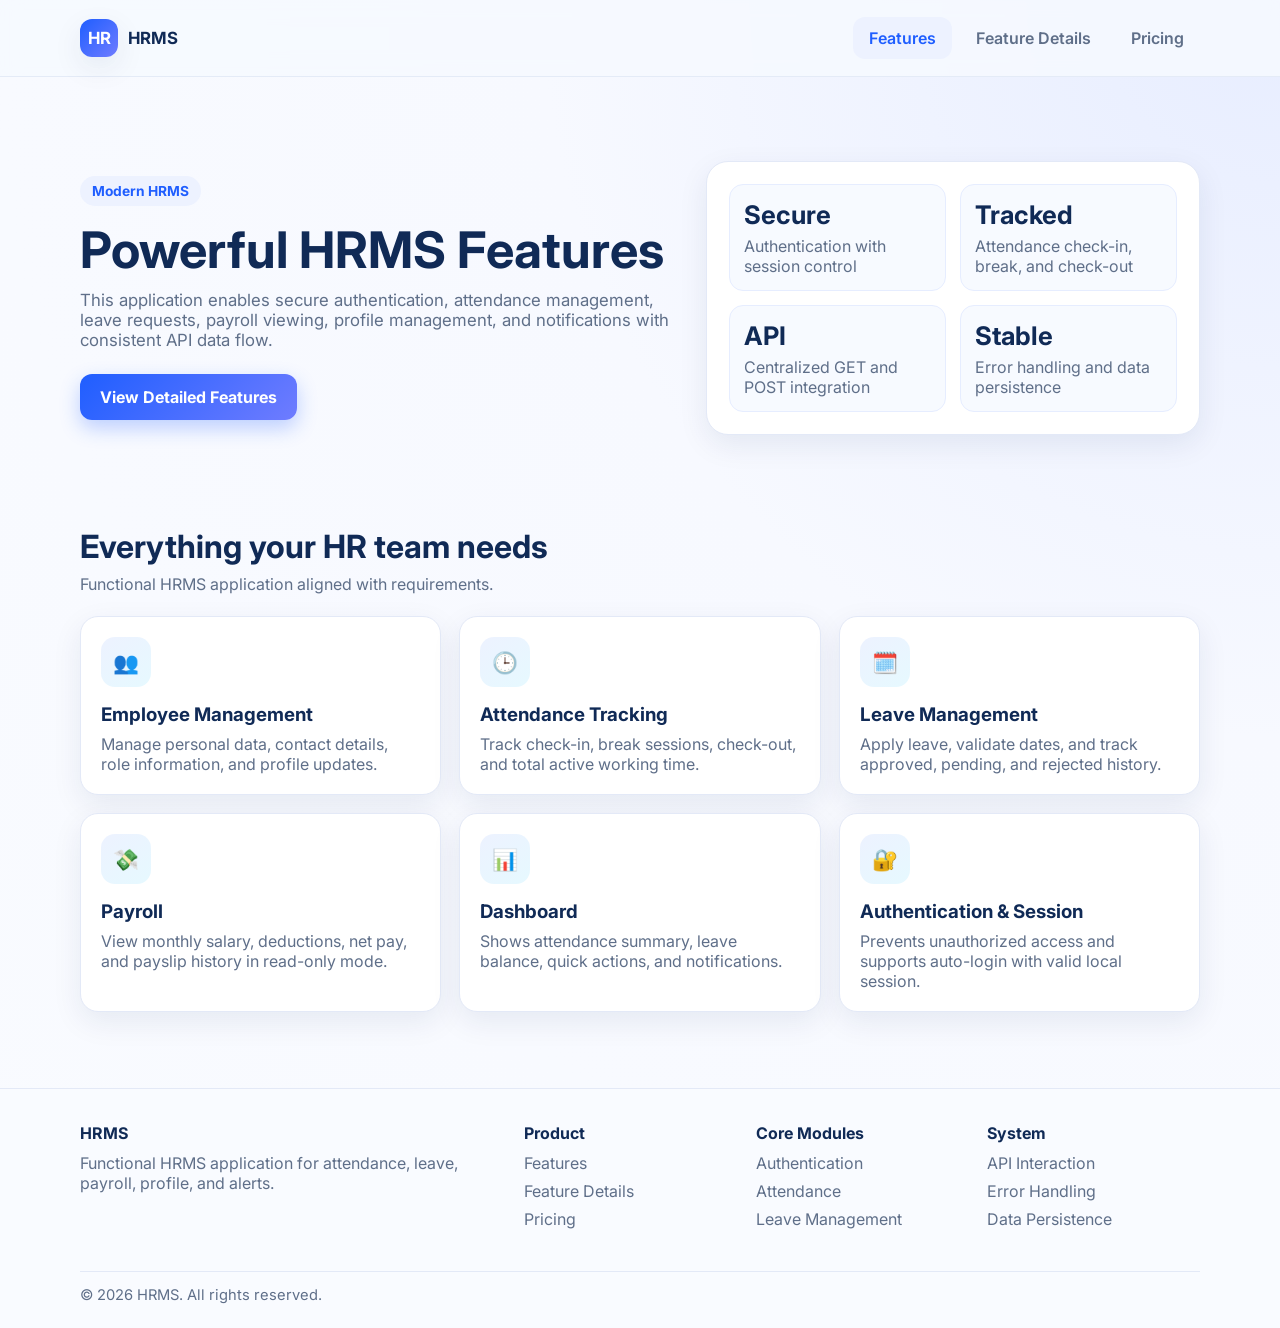
==== index.html @ 9ee07897 "Initial commit" ====
<!doctype html>
<html lang="en">
  <head>
    <meta charset="UTF-8" />
    <meta name="viewport" content="width=device-width, initial-scale=1.0" />
    <title>HRMS - Powerful HRMS Features</title>
    <link rel="preconnect" href="https://fonts.googleapis.com" />
    <link rel="preconnect" href="https://fonts.gstatic.com" crossorigin />
    <link
      href="https://fonts.googleapis.com/css2?family=Inter:wght@400;500;600;700;800&display=swap"
      rel="stylesheet"
    />
    <link rel="stylesheet" href="styles.css" />
  </head>
  <body>
    <header class="site-header">
      <div class="container navbar">
        <a class="brand" href="index.html">
          <span class="brand-badge">HR</span>
          HRMS
        </a>
        <nav class="nav-links">
          <a class="active" href="index.html">Features</a>
          <a href="feature-details.html">Feature Details</a>
          <a href="pricing.html">Pricing</a>
        </nav>
      </div>
    </header>

    <main>
      <section class="hero">
        <div class="container hero-grid">
          <div>
            <span class="pill">Modern HRMS</span>
            <h1>Powerful HRMS Features</h1>
            <p class="lead">
              This application enables secure authentication, attendance management, leave
              requests, payroll viewing, profile management, and notifications with consistent API
              data flow.
            </p>
            <a class="btn btn-primary" href="feature-details.html">View Detailed Features</a>
          </div>
          <aside class="hero-card">
            <div class="metric-grid">
              <div class="metric">
                <h3>Secure</h3>
                <p>Authentication with session control</p>
              </div>
              <div class="metric">
                <h3>Tracked</h3>
                <p>Attendance check-in, break, and check-out</p>
              </div>
              <div class="metric">
                <h3>API</h3>
                <p>Centralized GET and POST integration</p>
              </div>
              <div class="metric">
                <h3>Stable</h3>
                <p>Error handling and data persistence</p>
              </div>
            </div>
          </aside>
        </div>
      </section>

      <section>
        <div class="container">
          <div class="section-head">
            <h2 class="section-title">Everything your HR team needs</h2>
            <p class="section-subtitle">
            Functional HRMS application aligned with requirements.
            </p>
          </div>
          <div class="feature-grid">
            <article class="card">
              <div class="icon">👥</div>
              <h3>Employee Management</h3>
              <p>Manage personal data, contact details, role information, and profile updates.</p>
            </article>
            <article class="card">
              <div class="icon">🕒</div>
              <h3>Attendance Tracking</h3>
              <p>Track check-in, break sessions, check-out, and total active working time.</p>
            </article>
            <article class="card">
              <div class="icon">🗓️</div>
              <h3>Leave Management</h3>
              <p>Apply leave, validate dates, and track approved, pending, and rejected history.</p>
            </article>
            <article class="card">
              <div class="icon">💸</div>
              <h3>Payroll</h3>
              <p>View monthly salary, deductions, net pay, and payslip history in read-only mode.</p>
            </article>
            <article class="card">
              <div class="icon">📊</div>
              <h3>Dashboard</h3>
              <p>Shows attendance summary, leave balance, quick actions, and notifications.</p>
            </article>
            <article class="card">
              <div class="icon">🔐</div>
              <h3>Authentication & Session</h3>
              <p>Prevents unauthorized access and supports auto-login with valid local session.</p>
            </article>
          </div>
        </div>
      </section>
    </main>

    <footer class="site-footer">
      <div class="container footer-grid">
        <div>
          <h4>HRMS</h4>
          <p>Functional HRMS application for attendance, leave, payroll, profile, and alerts.</p>
        </div>
        <div>
          <h4>Product</h4>
          <a href="index.html">Features</a>
          <a href="feature-details.html">Feature Details</a>
          <a href="pricing.html">Pricing</a>
        </div>
        <div>
          <h4>Core Modules</h4>
          <a href="feature-details.html">Authentication</a>
          <a href="feature-details.html">Attendance</a>
          <a href="feature-details.html">Leave Management</a>
        </div>
        <div>
          <h4>System</h4>
          <a href="feature-details.html">API Interaction</a>
          <a href="feature-details.html">Error Handling</a>
          <a href="feature-details.html">Data Persistence</a>
        </div>
      </div>
      <div class="container copyright">© 2026 HRMS. All rights reserved.</div>
    </footer>
  </body>
</html>
---- styles.css ----
:root {
  --bg: #f6f9ff;
  --surface: #ffffff;
  --text: #102a56;
  --muted: #5f6f89;
  --primary: #1f5eff;
  --primary-dark: #143fb0;
  --accent: #6f7cff;
  --success: #1fa971;
  --border: #e3e9f7;
  --shadow: 0 10px 30px rgba(15, 40, 95, 0.08);
  --radius: 18px;
}

* {
  box-sizing: border-box;
}

html,
body {
  margin: 0;
  padding: 0;
  font-family: "Inter", "Segoe UI", Arial, sans-serif;
  color: var(--text);
  background: radial-gradient(circle at top right, #e7edff 0, #f7f9ff 40%, #f9fbff 100%);
}

a {
  color: inherit;
  text-decoration: none;
}

.container {
  width: min(1120px, 92%);
  margin: 0 auto;
}

.site-header {
  position: sticky;
  top: 0;
  z-index: 100;
  backdrop-filter: blur(10px);
  background: rgba(246, 249, 255, 0.85);
  border-bottom: 1px solid rgba(227, 233, 247, 0.9);
}

.navbar {
  display: flex;
  align-items: center;
  justify-content: space-between;
  min-height: 76px;
}

.brand {
  display: flex;
  align-items: center;
  gap: 10px;
  font-size: 1.05rem;
  font-weight: 700;
}

.brand-badge {
  width: 38px;
  height: 38px;
  display: grid;
  place-items: center;
  border-radius: 12px;
  color: #fff;
  background: linear-gradient(135deg, var(--primary), var(--accent));
  box-shadow: var(--shadow);
}

.nav-links {
  display: flex;
  align-items: center;
  gap: 8px;
}

.nav-links a {
  padding: 11px 16px;
  border-radius: 12px;
  font-weight: 600;
  color: var(--muted);
  transition: 0.25s ease;
}

.nav-links a:hover,
.nav-links a.active {
  color: var(--primary);
  background: #edf2ff;
}

.btn {
  display: inline-block;
  border: none;
  border-radius: 12px;
  padding: 13px 20px;
  font-weight: 700;
  cursor: pointer;
  transition: transform 0.25s ease, box-shadow 0.25s ease, background 0.25s ease;
}

.btn-primary {
  color: #fff;
  background: linear-gradient(135deg, var(--primary), var(--accent));
  box-shadow: 0 8px 20px rgba(31, 94, 255, 0.28);
}

.btn-secondary {
  background: #edf2ff;
  color: var(--primary);
}

.btn:hover {
  transform: translateY(-2px);
}

.hero {
  padding: 84px 0 54px;
}

.hero-grid {
  display: grid;
  grid-template-columns: 1.2fr 1fr;
  gap: 34px;
  align-items: center;
}

.pill {
  display: inline-flex;
  align-items: center;
  gap: 8px;
  padding: 7px 12px;
  font-size: 0.86rem;
  border-radius: 999px;
  background: #edf2ff;
  color: var(--primary);
  font-weight: 700;
}

h1 {
  margin: 16px 0 12px;
  font-size: clamp(2rem, 5vw, 3.15rem);
  line-height: 1.1;
}

.lead {
  margin: 0 0 24px;
  color: var(--muted);
  font-size: 1.05rem;
  max-width: 620px;
}

.hero-card {
  background: var(--surface);
  border: 1px solid var(--border);
  border-radius: 22px;
  padding: 22px;
  box-shadow: var(--shadow);
}

.metric-grid {
  display: grid;
  grid-template-columns: repeat(2, 1fr);
  gap: 14px;
}

.metric {
  background: #f7faff;
  border: 1px solid #e6edff;
  border-radius: 14px;
  padding: 14px;
}

.metric h3 {
  margin: 0;
  font-size: 1.6rem;
}

.metric p {
  margin: 6px 0 0;
  color: var(--muted);
}

section {
  padding: 38px 0;
}

.section-head {
  margin-bottom: 22px;
}

.section-title {
  margin: 0 0 8px;
  font-size: clamp(1.4rem, 3.2vw, 2rem);
}

.section-subtitle {
  margin: 0;
  color: var(--muted);
}

.feature-grid {
  display: grid;
  grid-template-columns: repeat(3, minmax(0, 1fr));
  gap: 18px;
}

.card {
  background: var(--surface);
  border-radius: var(--radius);
  border: 1px solid var(--border);
  box-shadow: var(--shadow);
  padding: 20px;
  transition: transform 0.3s ease, box-shadow 0.3s ease;
}

.card:hover {
  transform: translateY(-5px);
  box-shadow: 0 18px 32px rgba(15, 40, 95, 0.12);
}

.icon {
  width: 50px;
  height: 50px;
  border-radius: 14px;
  display: grid;
  place-items: center;
  background: linear-gradient(145deg, #edf2ff, #e6f9ff);
  color: var(--primary);
  font-size: 1.3rem;
}

.card h3 {
  margin: 16px 0 8px;
}

.card p {
  margin: 0;
  color: var(--muted);
}

.timeline {
  position: relative;
  margin-left: 8px;
  padding-left: 24px;
}

.timeline::before {
  content: "";
  position: absolute;
  top: 0;
  bottom: 0;
  left: 0;
  width: 3px;
  background: linear-gradient(var(--primary), var(--accent));
  border-radius: 999px;
}

.step {
  position: relative;
  margin-bottom: 18px;
}

.step::before {
  content: "";
  position: absolute;
  left: -31px;
  top: 16px;
  width: 16px;
  height: 16px;
  border: 3px solid #dbe5ff;
  border-radius: 999px;
  background: #fff;
}

.step strong {
  display: block;
  margin-bottom: 4px;
}

.screenshots-grid {
  display: grid;
  grid-template-columns: repeat(3, minmax(0, 1fr));
  gap: 18px;
}

.shot {
  overflow: hidden;
}

.shot-preview {
  height: 170px;
  border-radius: 14px;
  background: linear-gradient(125deg, #d9e5ff, #eef4ff 60%, #d8fff2);
  display: grid;
  place-items: center;
  color: #2f4d8a;
  font-weight: 700;
  border: 1px dashed #bfcdf3;
}

.shot-image {
  width: 100%;
  height: 240px;
  object-fit: cover;
  object-position: top center;
  border-radius: 14px;
  border: 1px solid #dbe5ff;
  background: #f5f8ff;
  transition: transform 0.35s ease;
  cursor: zoom-in;
}

.shot:hover .shot-image {
  transform: scale(1.02);
}

.image-modal {
  position: fixed;
  inset: 0;
  z-index: 9999;
  display: none;
  align-items: center;
  justify-content: center;
  padding: 24px;
  background: rgba(9, 19, 42, 0.88);
}

.image-modal.open {
  display: flex;
}

.image-modal img {
  max-width: min(1100px, 95vw);
  max-height: 88vh;
  border-radius: 16px;
  box-shadow: 0 24px 50px rgba(0, 0, 0, 0.45);
  border: 1px solid rgba(255, 255, 255, 0.2);
}

.image-modal-close {
  position: absolute;
  top: 18px;
  right: 18px;
  width: 42px;
  height: 42px;
  border: none;
  border-radius: 999px;
  font-size: 1.8rem;
  line-height: 1;
  cursor: pointer;
  color: #fff;
  background: rgba(255, 255, 255, 0.18);
}

.image-modal-close:hover {
  background: rgba(255, 255, 255, 0.28);
}

.shot h4 {
  margin: 14px 0 4px;
}

.shot p {
  margin: 0;
  color: var(--muted);
  font-size: 0.95rem;
}

.pricing-grid {
  display: grid;
  grid-template-columns: repeat(3, minmax(0, 1fr));
  gap: 20px;
}

.pricing-card {
  padding: 24px;
}

.pricing-card .price {
  margin: 14px 0;
  font-size: 2rem;
  font-weight: 800;
}

.pricing-card ul {
  list-style: none;
  margin: 0 0 18px;
  padding: 0;
  color: var(--muted);
}

.pricing-card li {
  margin: 0 0 10px;
}

.pricing-featured {
  border: 2px solid #8aa7ff;
  transform: translateY(-6px);
  background: linear-gradient(180deg, #f9fbff 0%, #f1f5ff 100%);
}

.pricing-badge {
  display: inline-block;
  font-size: 0.8rem;
  color: #fff;
  background: linear-gradient(135deg, var(--primary), var(--accent));
  padding: 6px 10px;
  border-radius: 999px;
  font-weight: 700;
}

.site-footer {
  margin-top: 38px;
  border-top: 1px solid var(--border);
  background: #f9fbff;
}

.footer-grid {
  display: grid;
  grid-template-columns: 2fr 1fr 1fr 1fr;
  gap: 18px;
  padding: 34px 0;
}

.footer-grid h4 {
  margin: 0 0 10px;
}

.footer-grid p,
.footer-grid a {
  color: var(--muted);
  margin: 0 0 8px;
  display: block;
}

.copyright {
  border-top: 1px solid var(--border);
  color: var(--muted);
  font-size: 0.92rem;
  padding: 14px 0 24px;
}

@media (max-width: 980px) {
  .hero-grid,
  .feature-grid,
  .screenshots-grid,
  .pricing-grid,
  .footer-grid {
    grid-template-columns: 1fr 1fr;
  }
}

@media (max-width: 760px) {
  .navbar {
    flex-wrap: wrap;
    gap: 12px;
    padding: 12px 0;
  }

  .nav-links {
    width: 100%;
    justify-content: space-between;
  }

  .hero-grid,
  .feature-grid,
  .screenshots-grid,
  .pricing-grid,
  .footer-grid,
  .metric-grid {
    grid-template-columns: 1fr;
  }

  .hero {
    padding-top: 60px;
  }
}
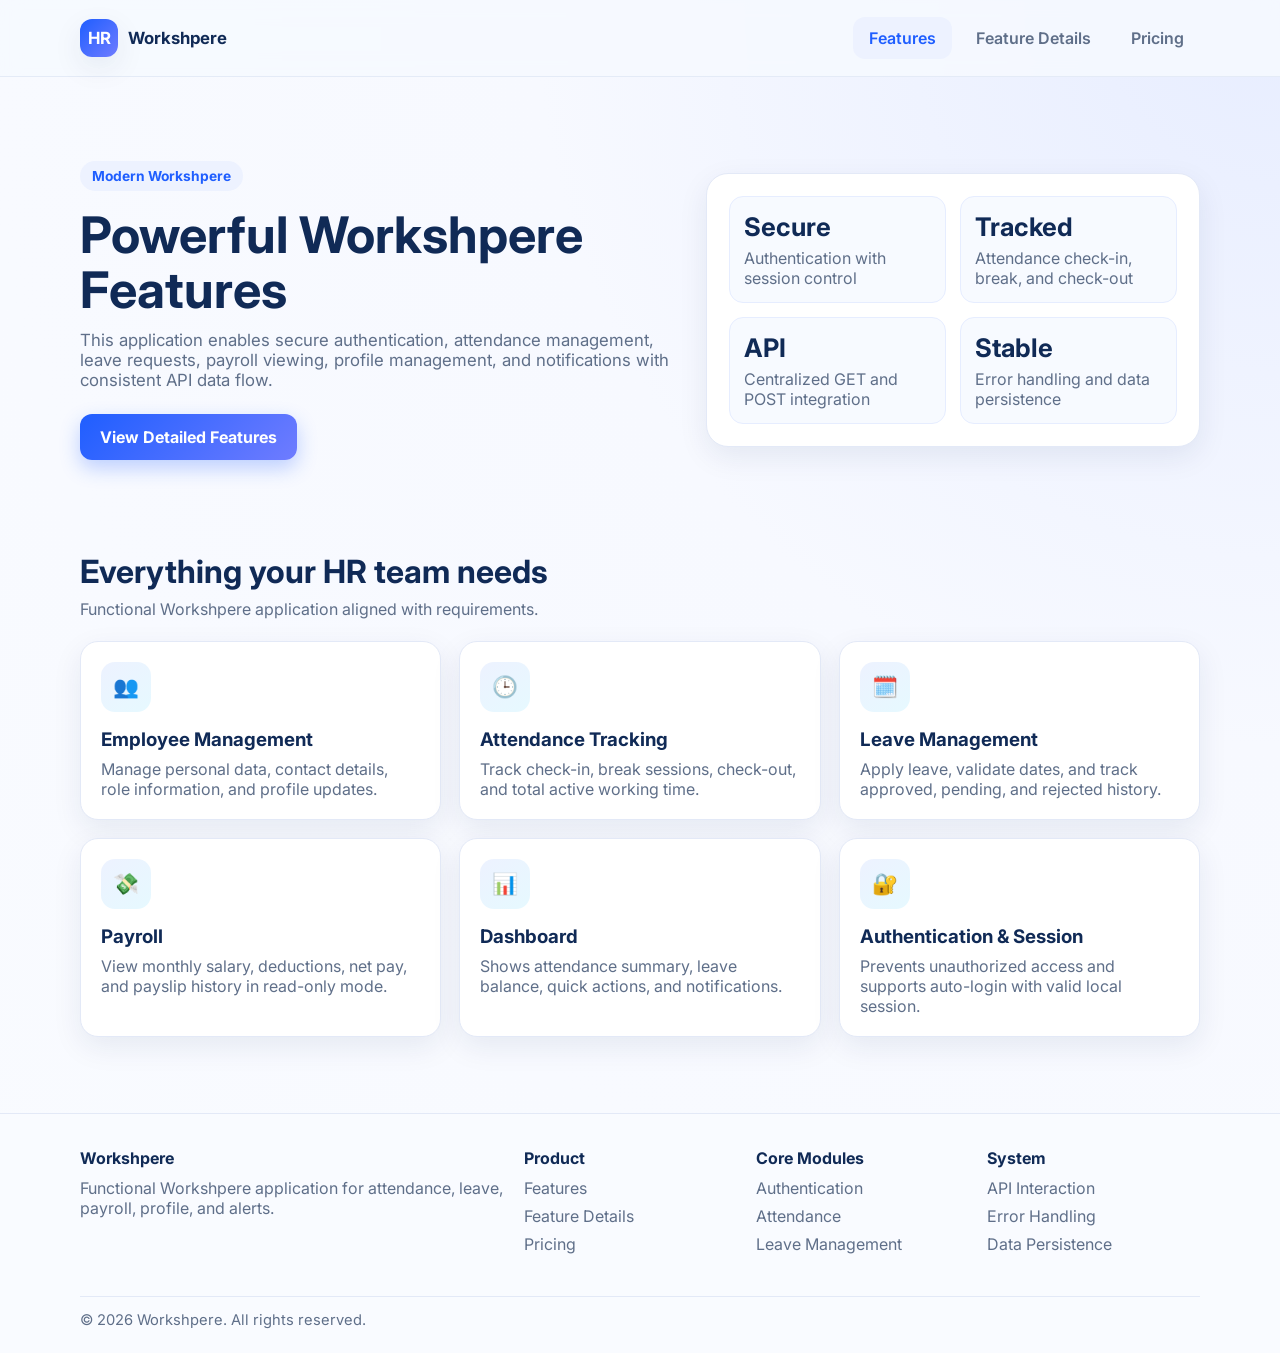
==== commit 96c46824: "Initial commit" ====
--- a/index.html
+++ b/index.html
@@ -3,7 +3,7 @@
   <head>
     <meta charset="UTF-8" />
     <meta name="viewport" content="width=device-width, initial-scale=1.0" />
-    <title>HRMS - Powerful HRMS Features</title>
+    <title>Workshpere - Powerful Workshpere Features</title>
     <link rel="preconnect" href="https://fonts.googleapis.com" />
     <link rel="preconnect" href="https://fonts.gstatic.com" crossorigin />
     <link
@@ -17,7 +17,7 @@
       <div class="container navbar">
         <a class="brand" href="index.html">
           <span class="brand-badge">HR</span>
-          HRMS
+          Workshpere
         </a>
         <nav class="nav-links">
           <a class="active" href="index.html">Features</a>
@@ -31,8 +31,8 @@
       <section class="hero">
         <div class="container hero-grid">
           <div>
-            <span class="pill">Modern HRMS</span>
-            <h1>Powerful HRMS Features</h1>
+            <span class="pill">Modern Workshpere</span>
+            <h1>Powerful Workshpere Features</h1>
             <p class="lead">
               This application enables secure authentication, attendance management, leave
               requests, payroll viewing, profile management, and notifications with consistent API
@@ -68,7 +68,7 @@
           <div class="section-head">
             <h2 class="section-title">Everything your HR team needs</h2>
             <p class="section-subtitle">
-            Functional HRMS application aligned with requirements.
+            Functional Workshpere application aligned with requirements.
             </p>
           </div>
           <div class="feature-grid">
@@ -110,8 +110,8 @@
     <footer class="site-footer">
       <div class="container footer-grid">
         <div>
-          <h4>HRMS</h4>
-          <p>Functional HRMS application for attendance, leave, payroll, profile, and alerts.</p>
+          <h4>Workshpere</h4>
+          <p>Functional Workshpere application for attendance, leave, payroll, profile, and alerts.</p>
         </div>
         <div>
           <h4>Product</h4>
@@ -132,7 +132,7 @@
           <a href="feature-details.html">Data Persistence</a>
         </div>
       </div>
-      <div class="container copyright">© 2026 HRMS. All rights reserved.</div>
+      <div class="container copyright">© 2026 Workshpere. All rights reserved.</div>
     </footer>
   </body>
 </html>
